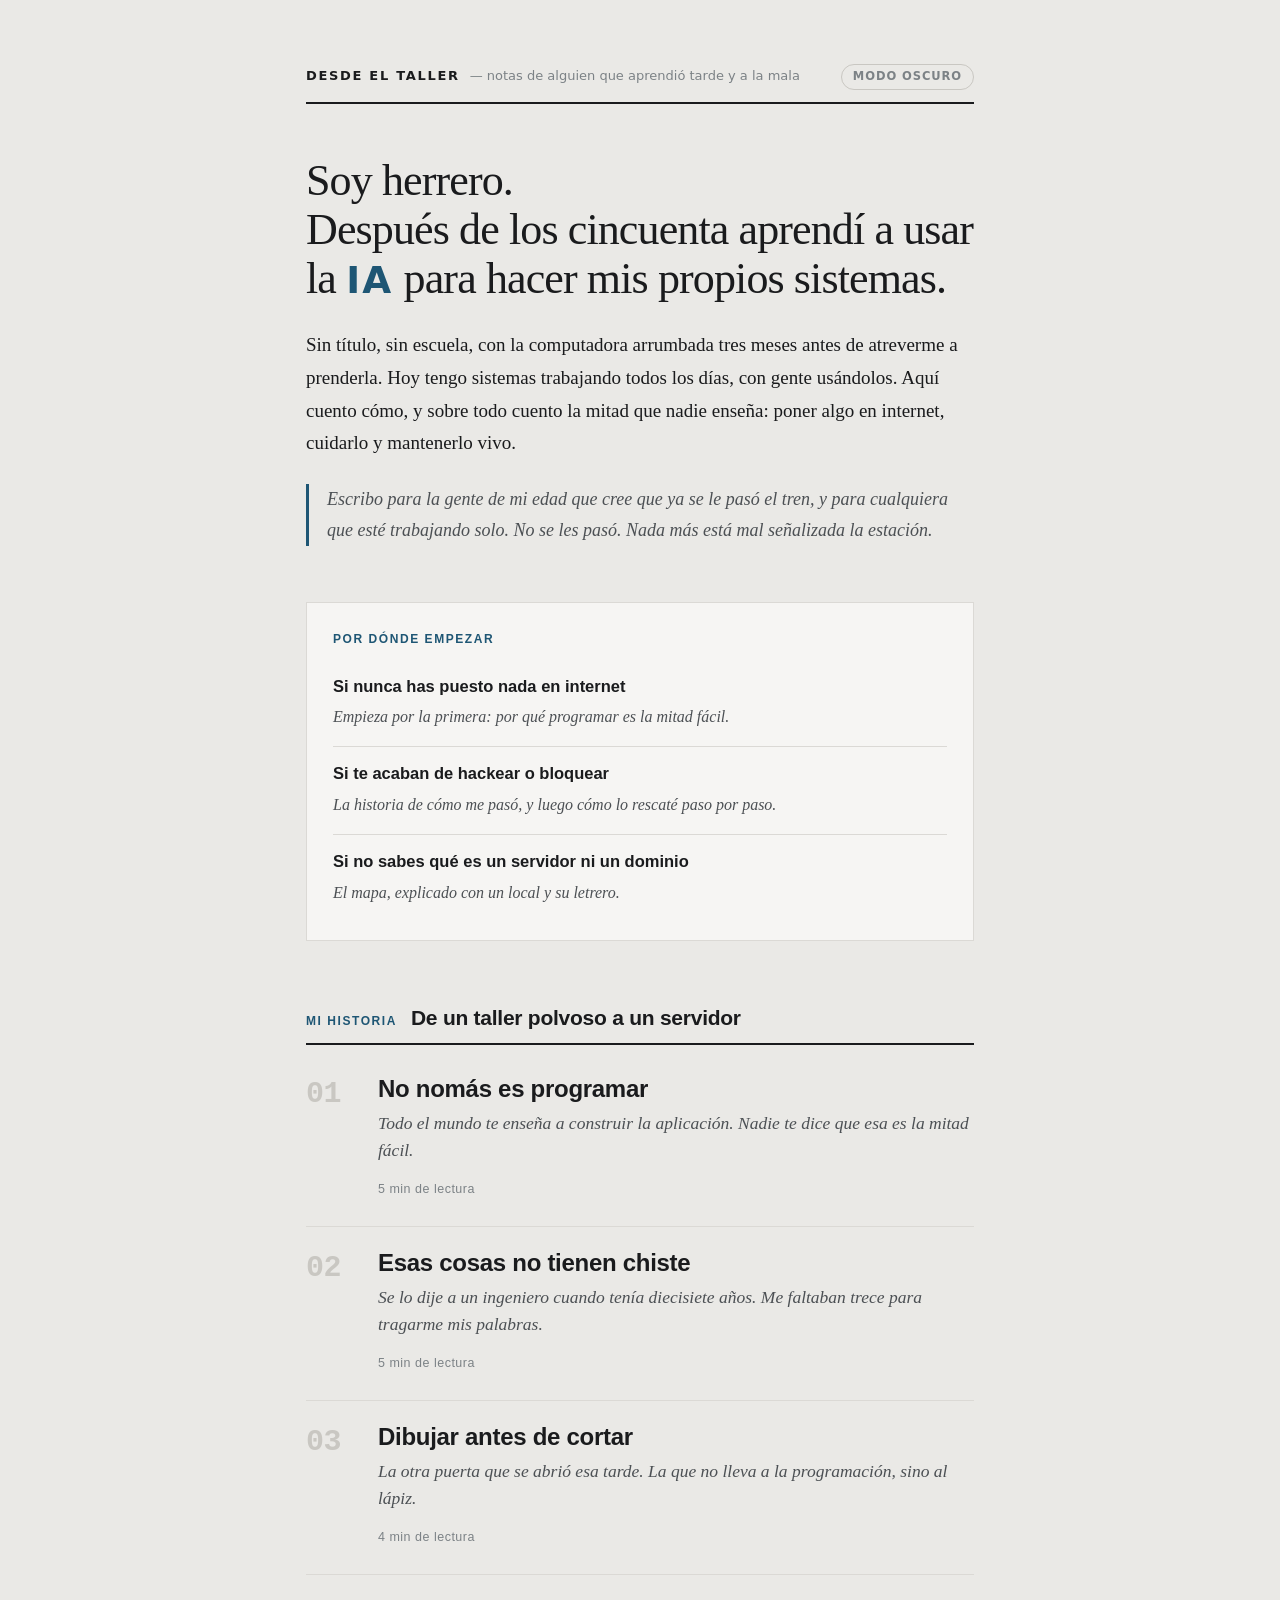
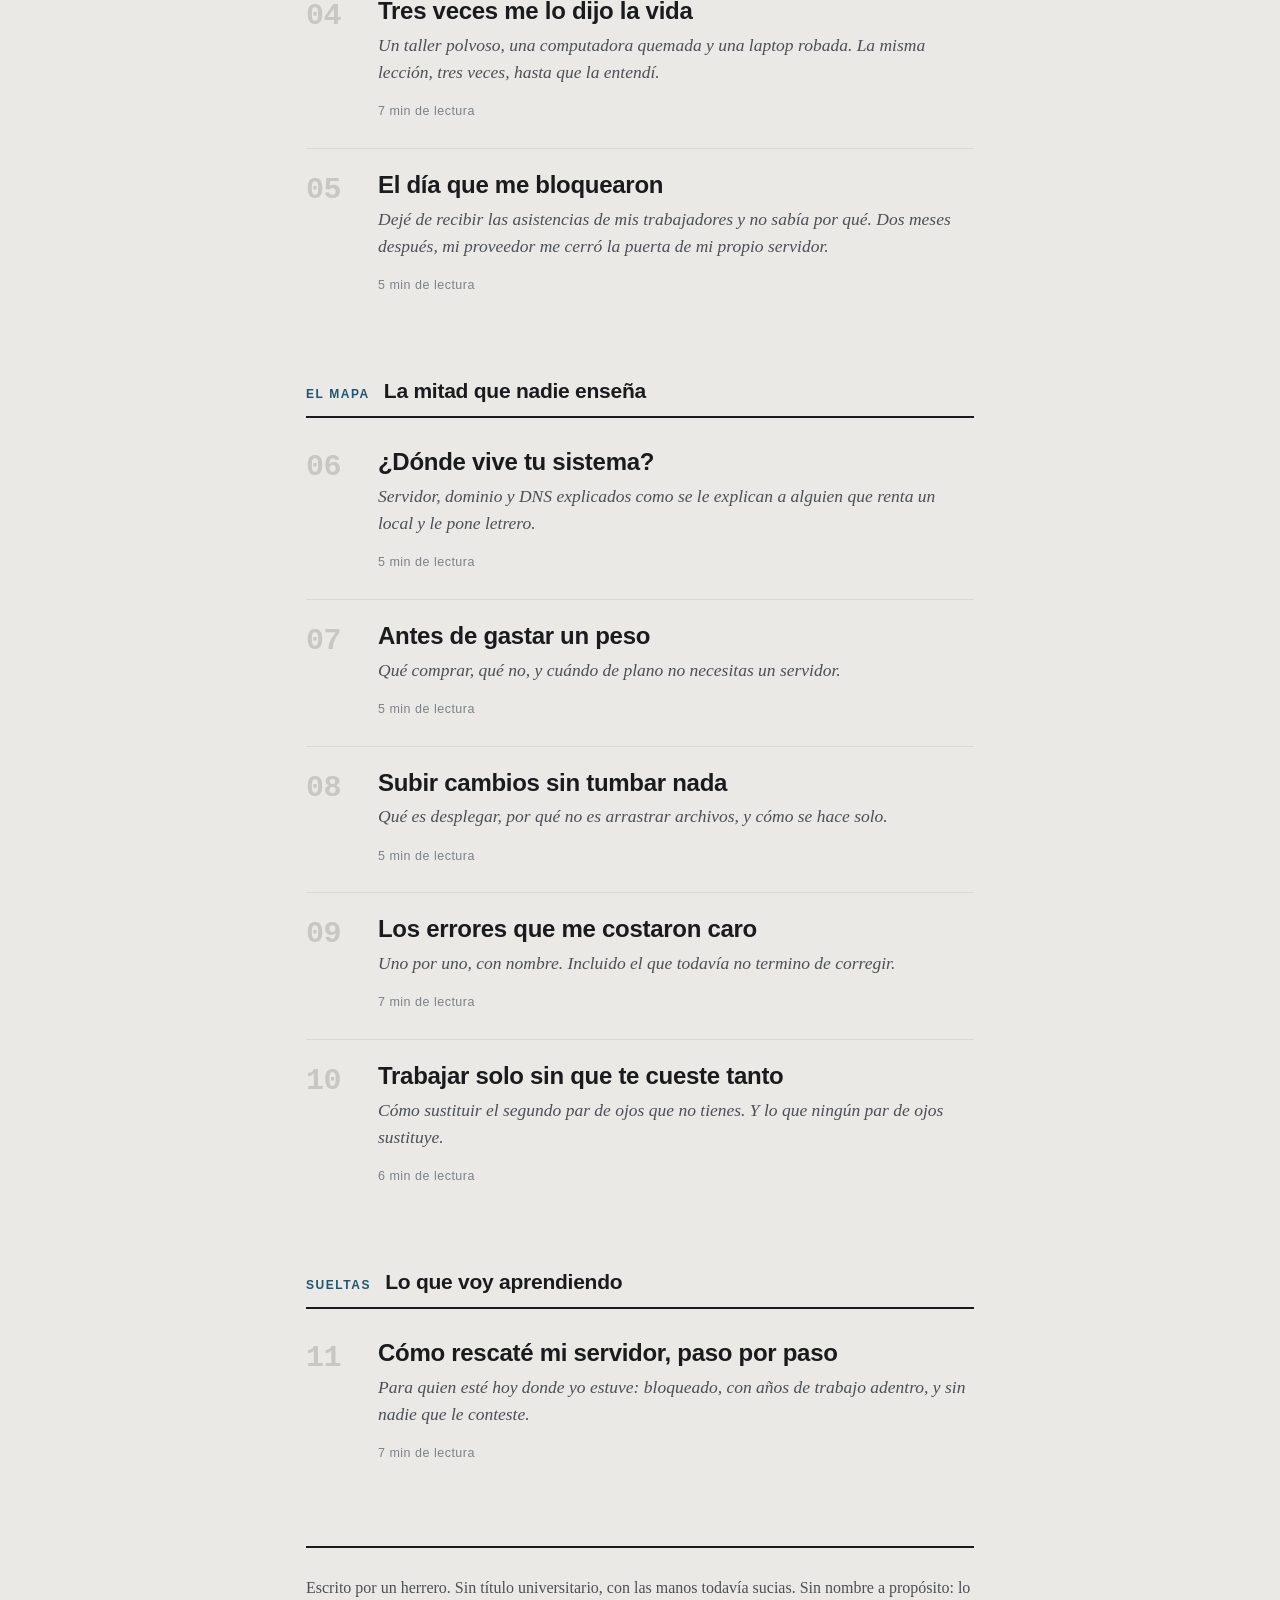
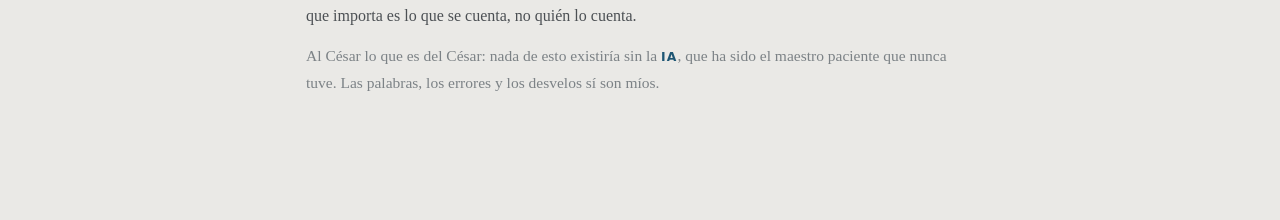
==== index.html @ 3f6ea8a9 "Claude: primera publicación del blog, once entradas" ====
<!doctype html>
<html lang="es">
<head>
<meta charset="utf-8">
<meta name="viewport" content="width=device-width,initial-scale=1">
<title>Desde el taller</title>
<meta name="description" content="Blog de un herrero que después de los 50 aprendió a usar la IA para hacer sus propios sistemas. Servidores, dominios, despliegues, respaldos, seguridad y errores explicados sin tecnicismos para quien empieza tarde y trabaja solo.">
<meta name="author" content="Desde el taller">
<meta property="og:type" content="website">
<meta property="og:site_name" content="Desde el taller">
<meta property="og:locale" content="es_MX">
<meta property="og:title" content="Desde el taller">
<meta property="og:description" content="Blog de un herrero que después de los 50 aprendió a usar la IA para hacer sus propios sistemas. Servidores, dominios, despliegues, respaldos, seguridad y errores explicados sin tecnicismos para quien empieza tarde y trabaja solo.">
<meta name="twitter:card" content="summary">
<link rel="stylesheet" href="estilo.css">
<script src="tema.js"></script>
</head>
<body>
<div class="hoja portada">

  <div class="marca">
    <span class="n">Desde el taller</span>
    <span class="s">— notas de alguien que aprendió tarde y a la mala</span>
    <button class="tema" type="button">Modo oscuro</button>
  </div>

  <header class="presentacion">
    <h1>Soy herrero.<br>Después de los cincuenta aprendí a usar la <span class="ia">IA</span> para hacer mis propios sistemas.</h1>
    <p class="quien">
      Sin título, sin escuela, con la computadora arrumbada tres meses antes de
      atreverme a prenderla. Hoy tengo sistemas trabajando todos los días, con
      gente usándolos. Aquí cuento cómo, y sobre todo cuento la mitad que nadie
      enseña: poner algo en internet, cuidarlo y mantenerlo vivo.
    </p>
    <p class="para">
      Escribo para la gente de mi edad que cree que ya se le pasó el tren, y
      para cualquiera que esté trabajando solo. No se les pasó. Nada más está
      mal señalizada la estación.
    </p>
  </header>

  <nav class="empieza" aria-label="Por dónde empezar">
    <h3>Por dónde empezar</h3>
    <div class="empieza-lista">
      <a href="entradas/01-no-nomas-es-programar.html">
        <b>Si nunca has puesto nada en internet</b>
        <span>Empieza por la primera: por qué programar es la mitad fácil.</span>
      </a>
      <a href="entradas/05-el-dia-que-me-bloquearon.html">
        <b>Si te acaban de hackear o bloquear</b>
        <span>La historia de cómo me pasó, y luego cómo lo rescaté paso por paso.</span>
      </a>
      <a href="entradas/06-donde-vive-tu-sistema.html">
        <b>Si no sabes qué es un servidor ni un dominio</b>
        <span>El mapa, explicado con un local y su letrero.</span>
      </a>
    </div>
  </nav>

  <section class="serie">
    <h2 class="serie-titulo"><span>Mi historia</span> De un taller polvoso a un servidor</h2>
    <ol class="indice">
      <li>
        <a href="entradas/01-no-nomas-es-programar.html">
          <span class="folio">01</span>
          <div>
            <h3>No nomás es programar</h3>
            <p>Todo el mundo te enseña a construir la aplicación. Nadie te dice que esa es la mitad fácil.</p>
            <span class="tiempo">5 min de lectura</span>
          </div>
        </a>
      </li>
      <li>
        <a href="entradas/02-esas-cosas-no-tienen-chiste.html">
          <span class="folio">02</span>
          <div>
            <h3>Esas cosas no tienen chiste</h3>
            <p>Se lo dije a un ingeniero cuando tenía diecisiete años. Me faltaban trece para tragarme mis palabras.</p>
            <span class="tiempo">5 min de lectura</span>
          </div>
        </a>
      </li>
      <li>
        <a href="entradas/03-dibujar-antes-de-cortar.html">
          <span class="folio">03</span>
          <div>
            <h3>Dibujar antes de cortar</h3>
            <p>La otra puerta que se abrió esa tarde. La que no lleva a la programación, sino al lápiz.</p>
            <span class="tiempo">4 min de lectura</span>
          </div>
        </a>
      </li>
      <li>
        <a href="entradas/04-tres-veces-me-lo-dijo-la-vida.html">
          <span class="folio">04</span>
          <div>
            <h3>Tres veces me lo dijo la vida</h3>
            <p>Un taller polvoso, una computadora quemada y una laptop robada. La misma lección, tres veces, hasta que la entendí.</p>
            <span class="tiempo">7 min de lectura</span>
          </div>
        </a>
      </li>
      <li>
        <a href="entradas/05-el-dia-que-me-bloquearon.html">
          <span class="folio">05</span>
          <div>
            <h3>El día que me bloquearon</h3>
            <p>Dejé de recibir las asistencias de mis trabajadores y no sabía por qué. Dos meses después, mi proveedor me cerró la puerta de mi propio servidor.</p>
            <span class="tiempo">5 min de lectura</span>
          </div>
        </a>
      </li>
    </ol>
  </section>

  <section class="serie">
    <h2 class="serie-titulo"><span>El mapa</span> La mitad que nadie enseña</h2>
    <ol class="indice">
      <li>
        <a href="entradas/06-donde-vive-tu-sistema.html">
          <span class="folio">06</span>
          <div>
            <h3>¿Dónde vive tu sistema?</h3>
            <p>Servidor, dominio y DNS explicados como se le explican a alguien que renta un local y le pone letrero.</p>
            <span class="tiempo">5 min de lectura</span>
          </div>
        </a>
      </li>
      <li>
        <a href="entradas/07-antes-de-gastar-un-peso.html">
          <span class="folio">07</span>
          <div>
            <h3>Antes de gastar un peso</h3>
            <p>Qué comprar, qué no, y cuándo de plano no necesitas un servidor.</p>
            <span class="tiempo">5 min de lectura</span>
          </div>
        </a>
      </li>
      <li>
        <a href="entradas/08-subir-cambios-sin-tumbar-nada.html">
          <span class="folio">08</span>
          <div>
            <h3>Subir cambios sin tumbar nada</h3>
            <p>Qué es desplegar, por qué no es arrastrar archivos, y cómo se hace solo.</p>
            <span class="tiempo">5 min de lectura</span>
          </div>
        </a>
      </li>
      <li>
        <a href="entradas/09-los-errores-que-me-costaron-caro.html">
          <span class="folio">09</span>
          <div>
            <h3>Los errores que me costaron caro</h3>
            <p>Uno por uno, con nombre. Incluido el que todavía no termino de corregir.</p>
            <span class="tiempo">7 min de lectura</span>
          </div>
        </a>
      </li>
      <li>
        <a href="entradas/10-trabajar-solo-sin-que-te-cueste-tanto.html">
          <span class="folio">10</span>
          <div>
            <h3>Trabajar solo sin que te cueste tanto</h3>
            <p>Cómo sustituir el segundo par de ojos que no tienes. Y lo que ningún par de ojos sustituye.</p>
            <span class="tiempo">6 min de lectura</span>
          </div>
        </a>
      </li>
    </ol>
  </section>

  <section class="serie">
    <h2 class="serie-titulo"><span>Sueltas</span> Lo que voy aprendiendo</h2>
    <ol class="indice">
      <li>
        <a href="entradas/11-como-rescate-mi-servidor.html">
          <span class="folio">11</span>
          <div>
            <h3>Cómo rescaté mi servidor, paso por paso</h3>
            <p>Para quien esté hoy donde yo estuve: bloqueado, con años de trabajo adentro, y sin nadie que le conteste.</p>
            <span class="tiempo">7 min de lectura</span>
          </div>
        </a>
      </li>
    </ol>
  </section>

  <footer class="pie">
    <p>
      Escrito por un herrero. Sin título universitario, con las manos todavía
      sucias. Sin nombre a propósito: lo que importa es lo que se cuenta, no
      quién lo cuenta.
    </p>
    <p class="pie-ia">
      Al César lo que es del César: nada de esto existiría sin la
      <span class="ia">IA</span>, que ha sido el maestro paciente que nunca
      tuve. Las palabras, los errores y los desvelos sí son míos.
    </p>
  </footer>

</div>
</body>
</html>
---- estilo.css ----
/* Desde el taller — hoja de estilo compartida por todas las entradas */

:root {
  --paper:     #EAE9E6;
  --surface:   #F6F5F3;
  --ink:       #1A1B1D;
  --ink-soft:  #4C5054;
  --ink-faint: #7C8286;
  --rule:      #C9C7C2;
  --rule-soft: #DBD9D5;
  --arco:      #1E5674;
  --arco-soft: #35708F;
}
@media (prefers-color-scheme: dark) {
  :root:not([data-theme="light"]) {
    --paper:     #131416;
    --surface:   #1B1D20;
    --ink:       #E4E2DD;
    --ink-soft:  #A9ADB1;
    --ink-faint: #7A8085;
    --rule:      #33363A;
    --rule-soft: #26292C;
    --arco:      #7FB6D4;
    --arco-soft: #5E9AB9;
  }
}
:root[data-theme="dark"] {
  --paper:     #131416;
  --surface:   #1B1D20;
  --ink:       #E4E2DD;
  --ink-soft:  #A9ADB1;
  --ink-faint: #7A8085;
  --rule:      #33363A;
  --rule-soft: #26292C;
  --arco:      #7FB6D4;
  --arco-soft: #5E9AB9;
}

* { box-sizing: border-box; }

body {
  margin: 0;
  background: var(--paper);
  color: var(--ink);
  font-family: Georgia, "Iowan Old Style", "Times New Roman", serif;
  font-size: 18.5px;
  line-height: 1.72;
  -webkit-font-smoothing: antialiased;
}

.hoja { max-width: 680px; margin: 0 auto; padding: 64px 26px 110px; }

.sans,
.marca, .num, .firma, .proximas h3, .siguiente, .escalera b {
  font-family: "Segoe UI Variable Text", "Segoe UI", ui-sans-serif, system-ui, sans-serif;
}

/* ---------- cabecera del blog ---------- */
.marca {
  display: flex; align-items: baseline; gap: 10px;
  padding-bottom: 12px; margin-bottom: 52px;
  border-bottom: 2px solid var(--ink);
}
.marca .n { font-size: 13px; font-weight: 700; letter-spacing: .13em; text-transform: uppercase; }
.marca .s { font-size: 13px; color: var(--ink-faint); }
.marca a { color: inherit; text-decoration: none; }

/* ---------- titular ---------- */
.entradilla { margin-bottom: 40px; }
.num {
  font-size: 12px; letter-spacing: .13em; text-transform: uppercase;
  color: var(--arco); font-weight: 700; display: block; margin-bottom: 14px;
}
h1 {
  margin: 0 0 18px;
  font-size: clamp(34px, 6.5vw, 50px);
  line-height: 1.08; letter-spacing: -.02em; font-weight: 400;
  text-wrap: balance;
}
.bajada { margin: 0; font-size: 21px; line-height: 1.55; color: var(--ink-soft); font-style: italic; }
.firma {
  margin-top: 26px; padding-top: 14px; border-top: 1px solid var(--rule-soft);
  font-size: 13.5px; color: var(--ink-faint);
}

/* ---------- cuerpo ---------- */
p { margin: 0 0 24px; }

.primera::first-letter {
  float: left; font-size: 66px; line-height: .82;
  padding: 6px 10px 0 0; color: var(--arco); font-weight: 700;
}

h2 {
  margin: 52px 0 20px;
  font-family: "Segoe UI Variable Display", "Segoe UI Semibold", "Segoe UI", ui-sans-serif, sans-serif;
  font-size: 25px; font-weight: 650; line-height: 1.25; letter-spacing: -.012em;
  text-wrap: balance;
}

strong { font-weight: 700; }
em { font-style: italic; }

blockquote {
  margin: 38px 0; padding: 0 0 0 24px;
  border-left: 3px solid var(--arco);
  font-size: 22px; line-height: 1.45; color: var(--ink);
}
blockquote p { margin: 0; }

.lista {
  margin: 28px 0; padding: 0; list-style: none;
  display: flex; flex-direction: column; gap: 14px;
}
.lista li { padding-left: 26px; position: relative; color: var(--ink-soft); }
.lista li::before {
  content: ""; position: absolute; left: 0; top: .62em;
  width: 11px; height: 2px; background: var(--arco);
}
.lista b { color: var(--ink); font-weight: 700; }

.escalera {
  margin: 36px 0; padding: 0; list-style: none;
  display: flex; flex-direction: column; gap: 0;
  border-left: 2px solid var(--rule);
}
.escalera li { padding: 14px 0 14px 22px; position: relative; font-size: 17px; color: var(--ink-soft); }
.escalera li::before {
  content: ""; position: absolute; left: -6px; top: 22px;
  width: 10px; height: 10px; background: var(--arco); border-radius: 50%;
}
.escalera b { color: var(--ink); font-weight: 700; font-size: 16px; display: block; margin-bottom: 2px; }

.aparte {
  margin: 40px 0; padding: 22px 24px;
  background: var(--surface); border: 1px solid var(--rule-soft);
  font-size: 17px; line-height: 1.62; color: var(--ink-soft);
}
.aparte p:last-child { margin-bottom: 0; }
.aparte b { color: var(--ink); }

/* ---------- próximas entradas ---------- */
.proximas { margin-top: 64px; padding-top: 30px; border-top: 2px solid var(--ink); }
.proximas h3 {
  margin: 0 0 22px;
  font-size: 13px; letter-spacing: .13em; text-transform: uppercase;
  color: var(--ink-faint); font-weight: 700;
}
.proximas ol {
  margin: 0; padding: 0; list-style: none;
  display: flex; flex-direction: column; gap: 16px;
  counter-reset: p;
}
.proximas li {
  counter-increment: p;
  position: relative; padding-left: 42px;
  font-size: 17px; color: var(--ink-soft);
}
.proximas li::before {
  content: counter(p, decimal-leading-zero);
  position: absolute; left: 0; top: .3em;
  font-family: ui-monospace, Consolas, monospace;
  font-size: 13px; color: var(--arco); font-weight: 700;
}
.proximas b { color: var(--ink); font-weight: 650; font-family: "Segoe UI Variable Text", "Segoe UI", sans-serif; }

.cierre {
  margin-top: 56px; padding-top: 22px; border-top: 1px solid var(--rule);
  font-size: 16px; color: var(--ink-faint); font-style: italic;
}

.siguiente {
  margin-top: 40px; padding-top: 26px; border-top: 2px solid var(--ink);
  font-size: 15px; color: var(--ink-soft);
}
.siguiente span {
  display: block; font-size: 12px; letter-spacing: .13em; text-transform: uppercase;
  color: var(--ink-faint); font-weight: 700; margin-bottom: 8px;
}
.siguiente b { color: var(--ink); }

/* ---------- portada (index.html) ---------- */
.portada { max-width: 720px; }

.presentacion { margin: 8px 0 56px; }
.presentacion h1 {
  font-size: clamp(30px, 5.6vw, 44px);
  line-height: 1.12; margin-bottom: 26px;
}
.presentacion .quien { font-size: 19px; color: var(--ink); }
.presentacion .para {
  font-size: 18px; color: var(--ink-soft); font-style: italic;
  padding-left: 18px; border-left: 3px solid var(--arco); margin-bottom: 0;
}

/* por dónde empezar */
.empieza {
  margin: 0 0 64px; padding: 26px 26px 22px;
  background: var(--surface); border: 1px solid var(--rule-soft);
}
.empieza h3 {
  margin: 0 0 18px;
  font-family: "Segoe UI Variable Text", "Segoe UI", ui-sans-serif, sans-serif;
  font-size: 12px; letter-spacing: .13em; text-transform: uppercase;
  color: var(--arco); font-weight: 700;
}
.empieza-lista { display: flex; flex-direction: column; gap: 4px; }
.empieza-lista a {
  display: grid; grid-template-columns: 1fr; gap: 3px;
  padding: 12px 0; text-decoration: none; color: inherit;
  border-top: 1px solid var(--rule-soft);
}
.empieza-lista a:first-child { border-top: 0; padding-top: 4px; }
.empieza-lista b {
  font-family: "Segoe UI Variable Text", "Segoe UI", ui-sans-serif, sans-serif;
  font-weight: 650; font-size: 16.5px; color: var(--ink);
}
.empieza-lista span { font-size: 16px; color: var(--ink-soft); font-style: italic; }
.empieza-lista a:hover b { color: var(--arco); }

/* series */
.serie { margin-bottom: 56px; }
.serie-titulo {
  margin: 0 0 8px; padding-bottom: 12px; border-bottom: 2px solid var(--ink);
  font-size: 21px; font-weight: 650; display: flex; align-items: baseline; gap: 14px;
  flex-wrap: wrap;
}
.serie-titulo span {
  font-family: "Segoe UI Variable Text", "Segoe UI", ui-sans-serif, sans-serif;
  font-size: 12px; letter-spacing: .13em; text-transform: uppercase;
  color: var(--arco); font-weight: 700;
}

.indice { margin: 0; padding: 0; list-style: none; }
.indice li { border-bottom: 1px solid var(--rule-soft); }
.indice li:last-child { border-bottom: 0; }
.indice li a {
  display: grid; grid-template-columns: 58px 1fr; gap: 6px 14px;
  padding: 22px 0; color: inherit; text-decoration: none;
}
.indice .folio {
  font-family: ui-monospace, Consolas, monospace;
  font-size: 30px; line-height: 1; color: var(--rule);
  padding-top: 4px; font-weight: 700; letter-spacing: -.02em;
}
.indice h3 {
  margin: 0 0 6px;
  font-family: "Segoe UI Variable Display", "Segoe UI Semibold", "Segoe UI", ui-sans-serif, sans-serif;
  font-size: 24px; font-weight: 650; line-height: 1.2; letter-spacing: -.012em;
  text-wrap: balance;
}
.indice p { margin: 0 0 8px; color: var(--ink-soft); font-style: italic; font-size: 17.5px; line-height: 1.55; }
.indice .tiempo {
  font-family: "Segoe UI Variable Text", "Segoe UI", ui-sans-serif, sans-serif;
  font-size: 12.5px; color: var(--ink-faint); letter-spacing: .04em;
}
.indice li a:hover h3 { color: var(--arco); }
.indice li a:hover .folio { color: var(--arco); }

/* pie */
.pie {
  margin-top: 24px; padding-top: 26px; border-top: 2px solid var(--ink);
  font-size: 16px; color: var(--ink-soft);
}
.pie p { margin-bottom: 14px; }
.pie-ia { font-size: 15.5px; color: var(--ink-faint); }

@media (max-width: 480px) {
  .indice li a { grid-template-columns: 1fr; gap: 4px; }
  .indice .folio { font-size: 14px; color: var(--arco); padding-top: 0; }
}

/* ---------- botón de tema ---------- */
.tema {
  margin-left: auto;
  font: 600 11.5px/1 "Segoe UI Variable Text", "Segoe UI", ui-sans-serif, system-ui, sans-serif;
  letter-spacing: .08em; text-transform: uppercase;
  color: var(--ink-faint);
  background: none; border: 1px solid var(--rule); border-radius: 999px;
  padding: 6px 11px; cursor: pointer; white-space: nowrap;
}
.tema:hover { color: var(--ink); border-color: var(--ink); }
@media (max-width: 480px) {
  .marca { flex-wrap: wrap; row-gap: 10px; }
  .marca .s { display: none; }
}

/* ---------- la IA se distingue siempre ---------- */
/* Regla del autor: cada mención de la inteligencia artificial va marcada.
   Se escribe <span class="ia">IA</span> o <span class="ia">inteligencia artificial</span>. */
.ia {
  font-family: "Segoe UI Variable Text", "Segoe UI", ui-sans-serif, system-ui, sans-serif;
  font-weight: 700; font-size: .8em; letter-spacing: .09em; text-transform: uppercase;
  color: var(--arco);
}
h1 .ia, h2 .ia { font-size: .85em; letter-spacing: .06em; }
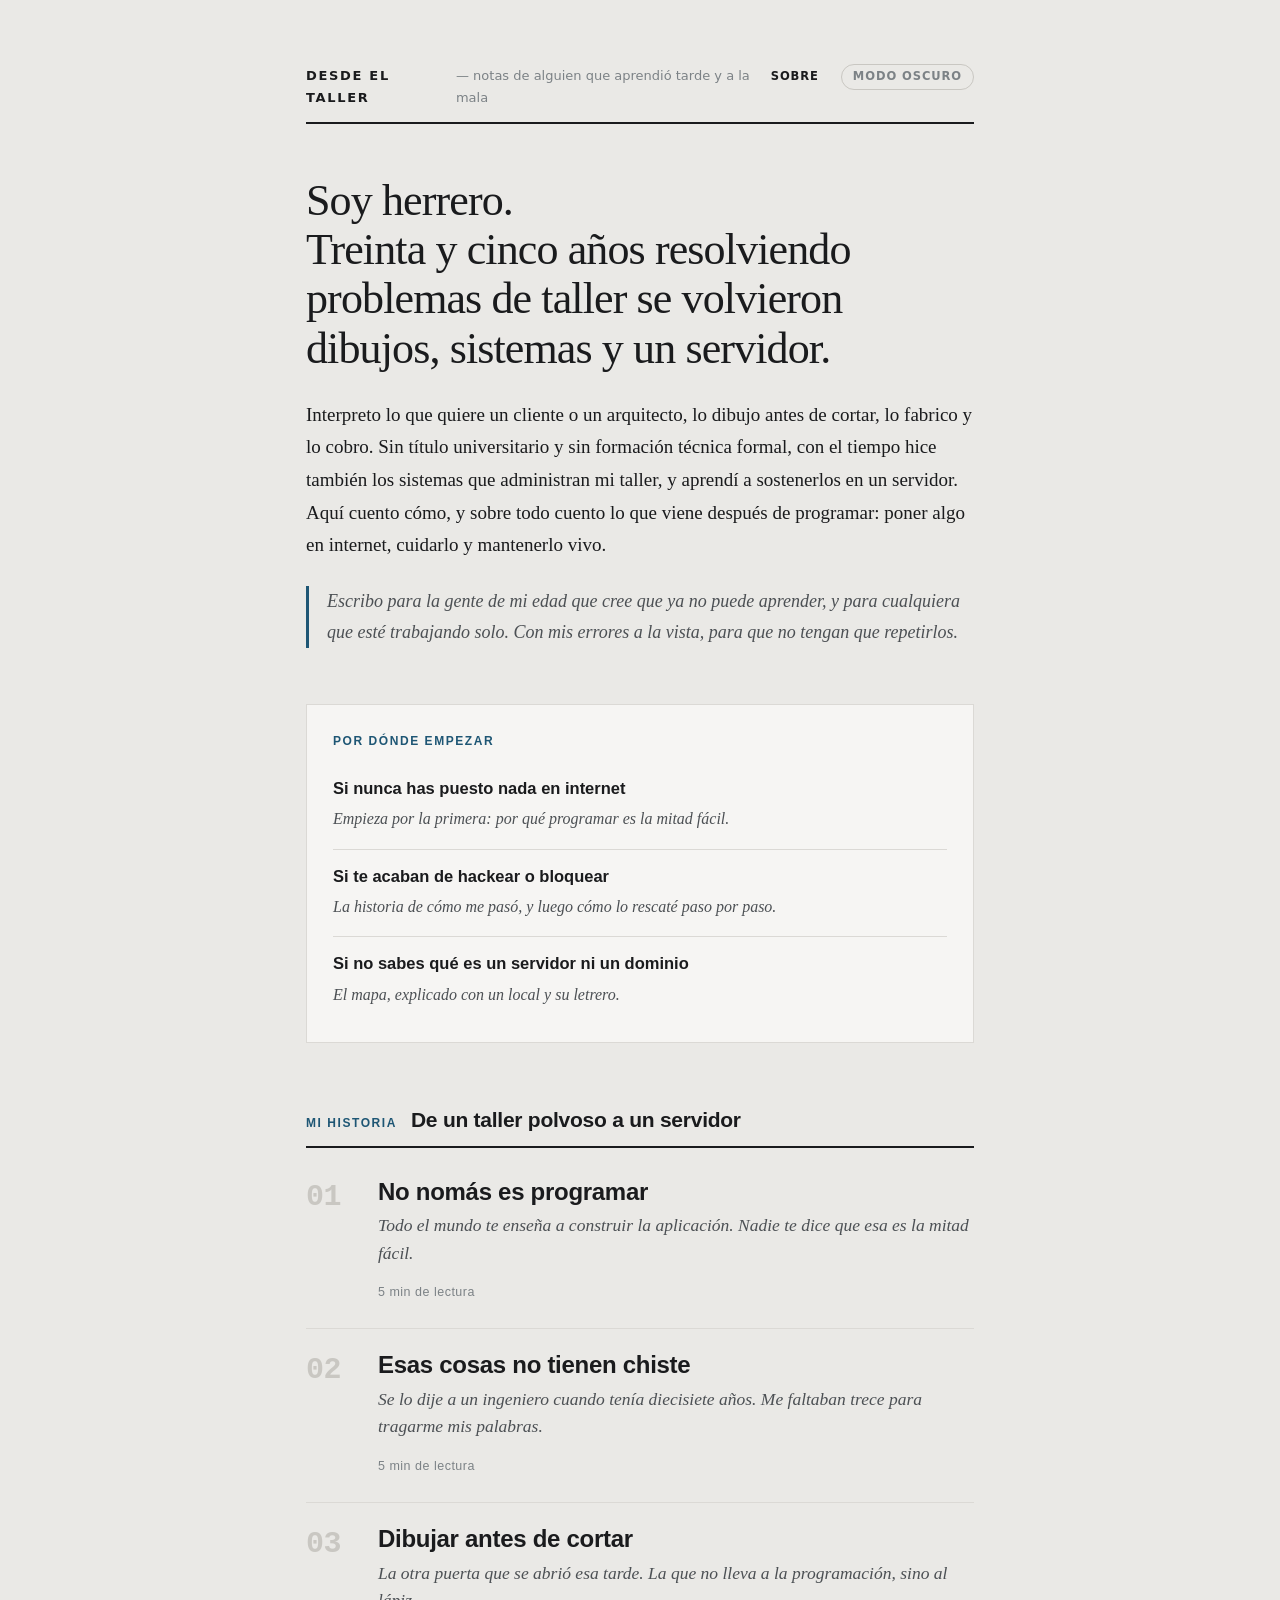
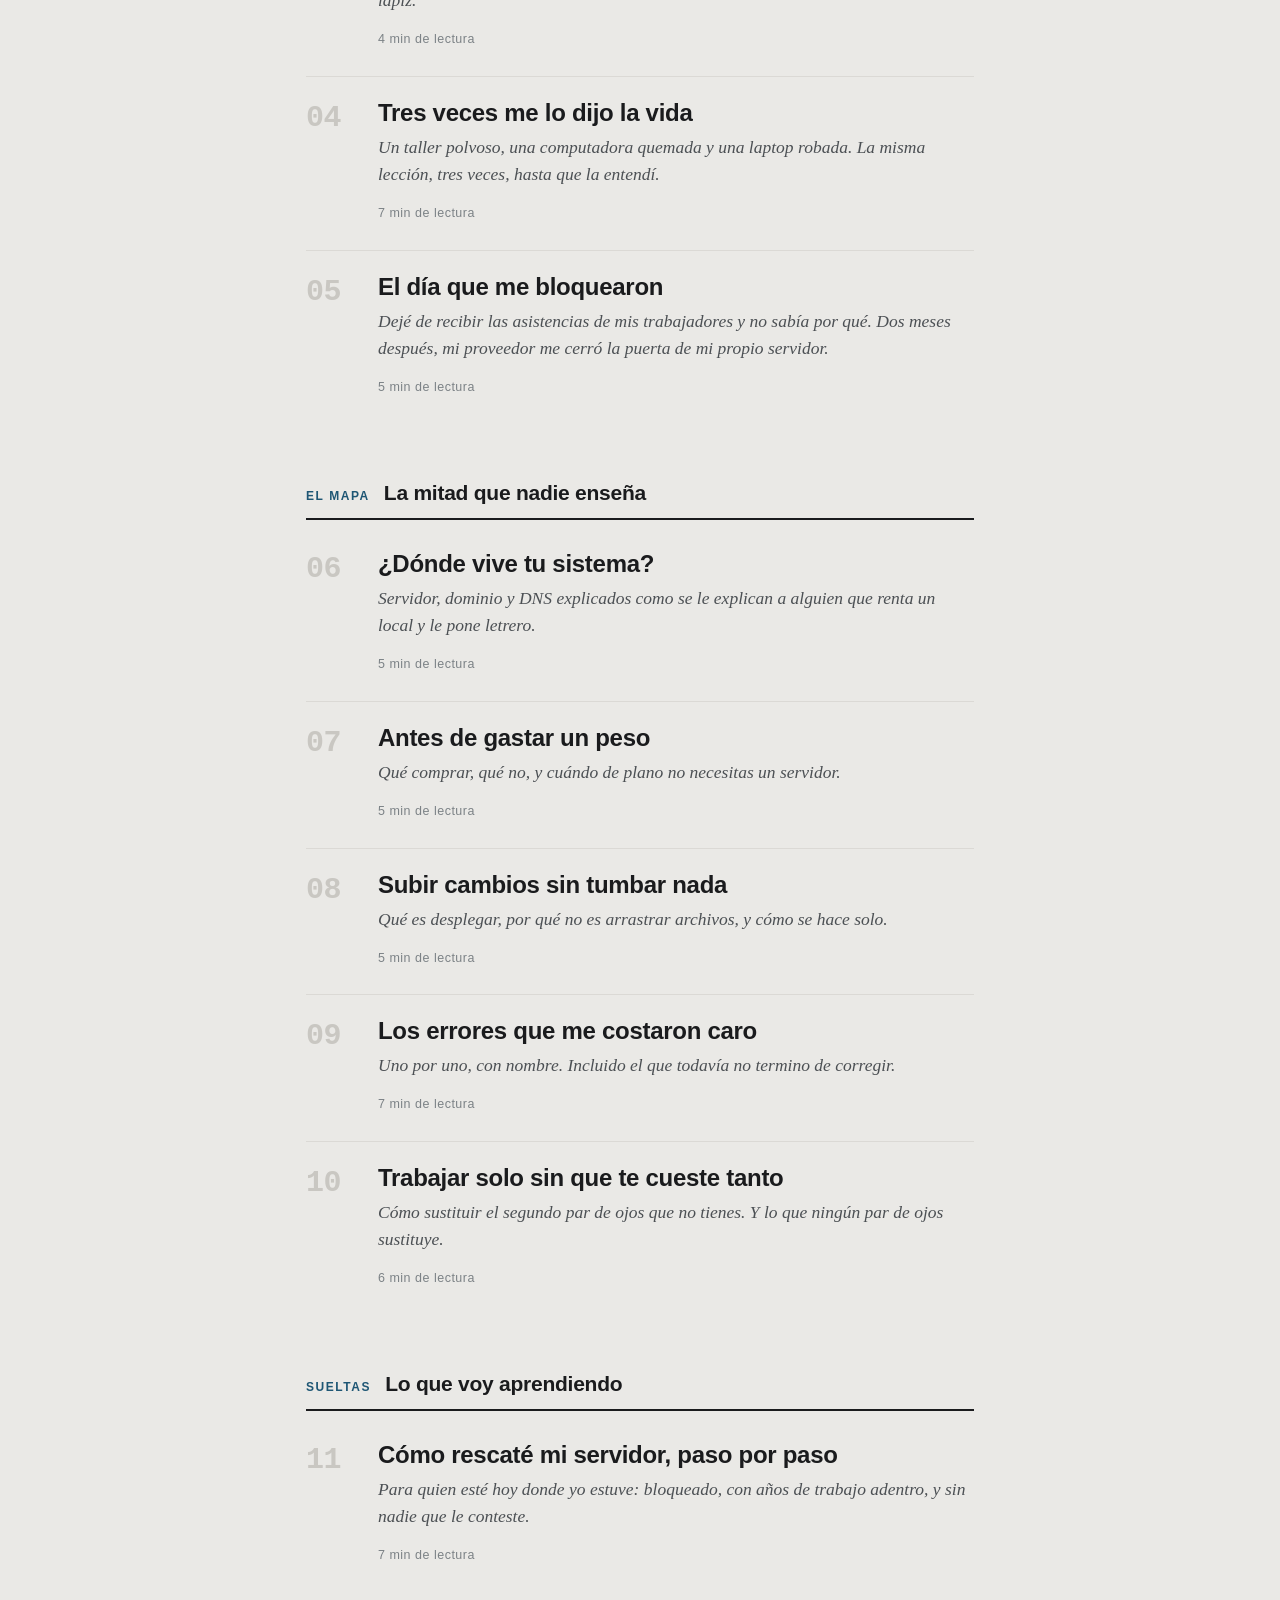
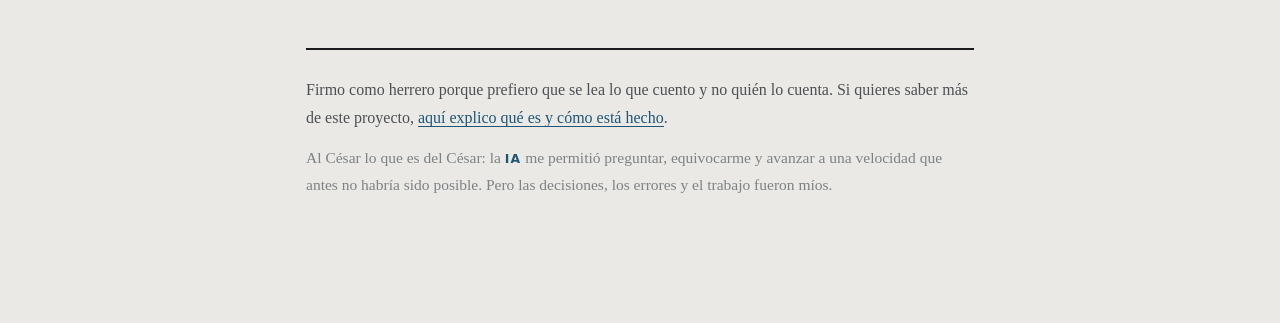
==== commit 95321d66: "Claude: revisión externa aplicada: titular, seudónimo, menos repetición, advertencias del rescate, f" ====
--- a/index.html
+++ b/index.html
@@ -4,16 +4,21 @@
 <meta charset="utf-8">
 <meta name="viewport" content="width=device-width,initial-scale=1">
 <title>Desde el taller</title>
-<meta name="description" content="Blog de un herrero que después de los 50 aprendió a usar la IA para hacer sus propios sistemas. Servidores, dominios, despliegues, respaldos, seguridad y errores explicados sin tecnicismos para quien empieza tarde y trabaja solo.">
+<meta name="description" content="Un herrero que convirtió treinta y cinco años de taller en dibujos, sistemas y un servidor propio. Servidores, dominios, despliegues, respaldos, seguridad y errores explicados sin tecnicismos para quien empieza tarde y trabaja solo.">
 <meta name="author" content="Desde el taller">
 <meta property="og:type" content="website">
 <meta property="og:site_name" content="Desde el taller">
 <meta property="og:locale" content="es_MX">
 <meta property="og:title" content="Desde el taller">
-<meta property="og:description" content="Blog de un herrero que después de los 50 aprendió a usar la IA para hacer sus propios sistemas. Servidores, dominios, despliegues, respaldos, seguridad y errores explicados sin tecnicismos para quien empieza tarde y trabaja solo.">
-<meta name="twitter:card" content="summary">
+<meta property="og:description" content="Un herrero que convirtió treinta y cinco años de taller en dibujos, sistemas y un servidor propio. Servidores, dominios, despliegues, respaldos, seguridad y errores explicados sin tecnicismos para quien empieza tarde y trabaja solo.">
+<meta name="twitter:card" content="summary_large_image">
+<link rel="canonical" href="https://desdeeltaller.github.io/">
+<meta property="og:url" content="https://desdeeltaller.github.io/">
+<meta property="og:image" content="https://desdeeltaller.github.io/compartir.png">
+<link rel="icon" href="favicon.svg" type="image/svg+xml">
 <link rel="stylesheet" href="estilo.css">
 <script src="tema.js"></script>
+<script defer src="https://cloud.umami.is/script.js" data-website-id="abb454dd-8fa3-4690-bca2-e39be3b51432"></script>
 </head>
 <body>
 <div class="hoja portada">
@@ -21,21 +26,24 @@
   <div class="marca">
     <span class="n">Desde el taller</span>
     <span class="s">— notas de alguien que aprendió tarde y a la mala</span>
+    <a class="sobre-link" href="sobre.html">Sobre</a>
     <button class="tema" type="button">Modo oscuro</button>
   </div>
 
   <header class="presentacion">
-    <h1>Soy herrero.<br>Después de los cincuenta aprendí a usar la <span class="ia">IA</span> para hacer mis propios sistemas.</h1>
+    <h1>Soy herrero.<br>Treinta y cinco años resolviendo problemas de taller se volvieron dibujos, sistemas y un servidor.</h1>
     <p class="quien">
-      Sin título, sin escuela, con la computadora arrumbada tres meses antes de
-      atreverme a prenderla. Hoy tengo sistemas trabajando todos los días, con
-      gente usándolos. Aquí cuento cómo, y sobre todo cuento la mitad que nadie
-      enseña: poner algo en internet, cuidarlo y mantenerlo vivo.
+      Interpreto lo que quiere un cliente o un arquitecto, lo dibujo antes de
+      cortar, lo fabrico y lo cobro. Sin título universitario y sin formación
+      técnica formal, con el tiempo hice también los sistemas que administran mi
+      taller, y aprendí a sostenerlos en un servidor. Aquí cuento cómo, y sobre
+      todo cuento lo que viene después de programar: poner algo en internet,
+      cuidarlo y mantenerlo vivo.
     </p>
     <p class="para">
-      Escribo para la gente de mi edad que cree que ya se le pasó el tren, y
-      para cualquiera que esté trabajando solo. No se les pasó. Nada más está
-      mal señalizada la estación.
+      Escribo para la gente de mi edad que cree que ya no puede aprender, y
+      para cualquiera que esté trabajando solo. Con mis errores a la vista,
+      para que no tengan que repetirlos.
     </p>
   </header>
 
@@ -187,14 +195,14 @@
 
   <footer class="pie">
     <p>
-      Escrito por un herrero. Sin título universitario, con las manos todavía
-      sucias. Sin nombre a propósito: lo que importa es lo que se cuenta, no
-      quién lo cuenta.
+      Firmo como herrero porque prefiero que se lea lo que cuento y no quién lo
+      cuenta. Si quieres saber más de este proyecto, <a href="sobre.html">aquí
+      explico qué es y cómo está hecho</a>.
     </p>
     <p class="pie-ia">
-      Al César lo que es del César: nada de esto existiría sin la
-      <span class="ia">IA</span>, que ha sido el maestro paciente que nunca
-      tuve. Las palabras, los errores y los desvelos sí son míos.
+      Al César lo que es del César: la <span class="ia">IA</span> me permitió
+      preguntar, equivocarme y avanzar a una velocidad que antes no habría sido
+      posible. Pero las decisiones, los errores y el trabajo fueron míos.
     </p>
   </footer>
 
--- a/estilo.css
+++ b/estilo.css
@@ -294,3 +294,27 @@
   color: var(--arco);
 }
 h1 .ia, h2 .ia { font-size: .85em; letter-spacing: .06em; }
+
+/* ---------- escríbeme (pie de cada entrada) ---------- */
+.escribeme {
+  margin-top: 44px; padding: 20px 22px;
+  background: var(--surface); border: 1px solid var(--rule-soft);
+  font-size: 16.5px; line-height: 1.6; color: var(--ink-soft);
+}
+.escribeme span {
+  display: block; margin-bottom: 6px;
+  font-family: "Segoe UI Variable Text", "Segoe UI", ui-sans-serif, sans-serif;
+  font-weight: 650; color: var(--ink);
+}
+.escribeme a { color: var(--arco); text-decoration: none; border-bottom: 1px solid var(--arco); }
+.pie a { color: var(--arco); text-decoration: none; border-bottom: 1px solid var(--arco); }
+.aparte .lista { margin: 14px 0 0; }
+.aparte .lista li { font-size: 16px; }
+.firma time { display: block; margin-top: 4px; color: var(--ink-faint); }
+.volver { margin-top: 34px; font-family: "Segoe UI Variable Text", "Segoe UI", ui-sans-serif, sans-serif; font-size: 13.5px; }
+.volver a { color: var(--ink-faint); text-decoration: none; letter-spacing: .06em; text-transform: uppercase; }
+.volver a::before { content: "\2190\00a0"; }
+.volver a:hover { color: var(--arco); }
+.sobre-link { margin-left: auto; font: 600 11.5px/1 "Segoe UI Variable Text", "Segoe UI", ui-sans-serif, system-ui, sans-serif; letter-spacing: .08em; text-transform: uppercase; color: var(--ink-faint); text-decoration: none; padding: 6px 4px; }
+.sobre-link + .tema { margin-left: 8px; }
+.sobre-link:hover { color: var(--ink); }
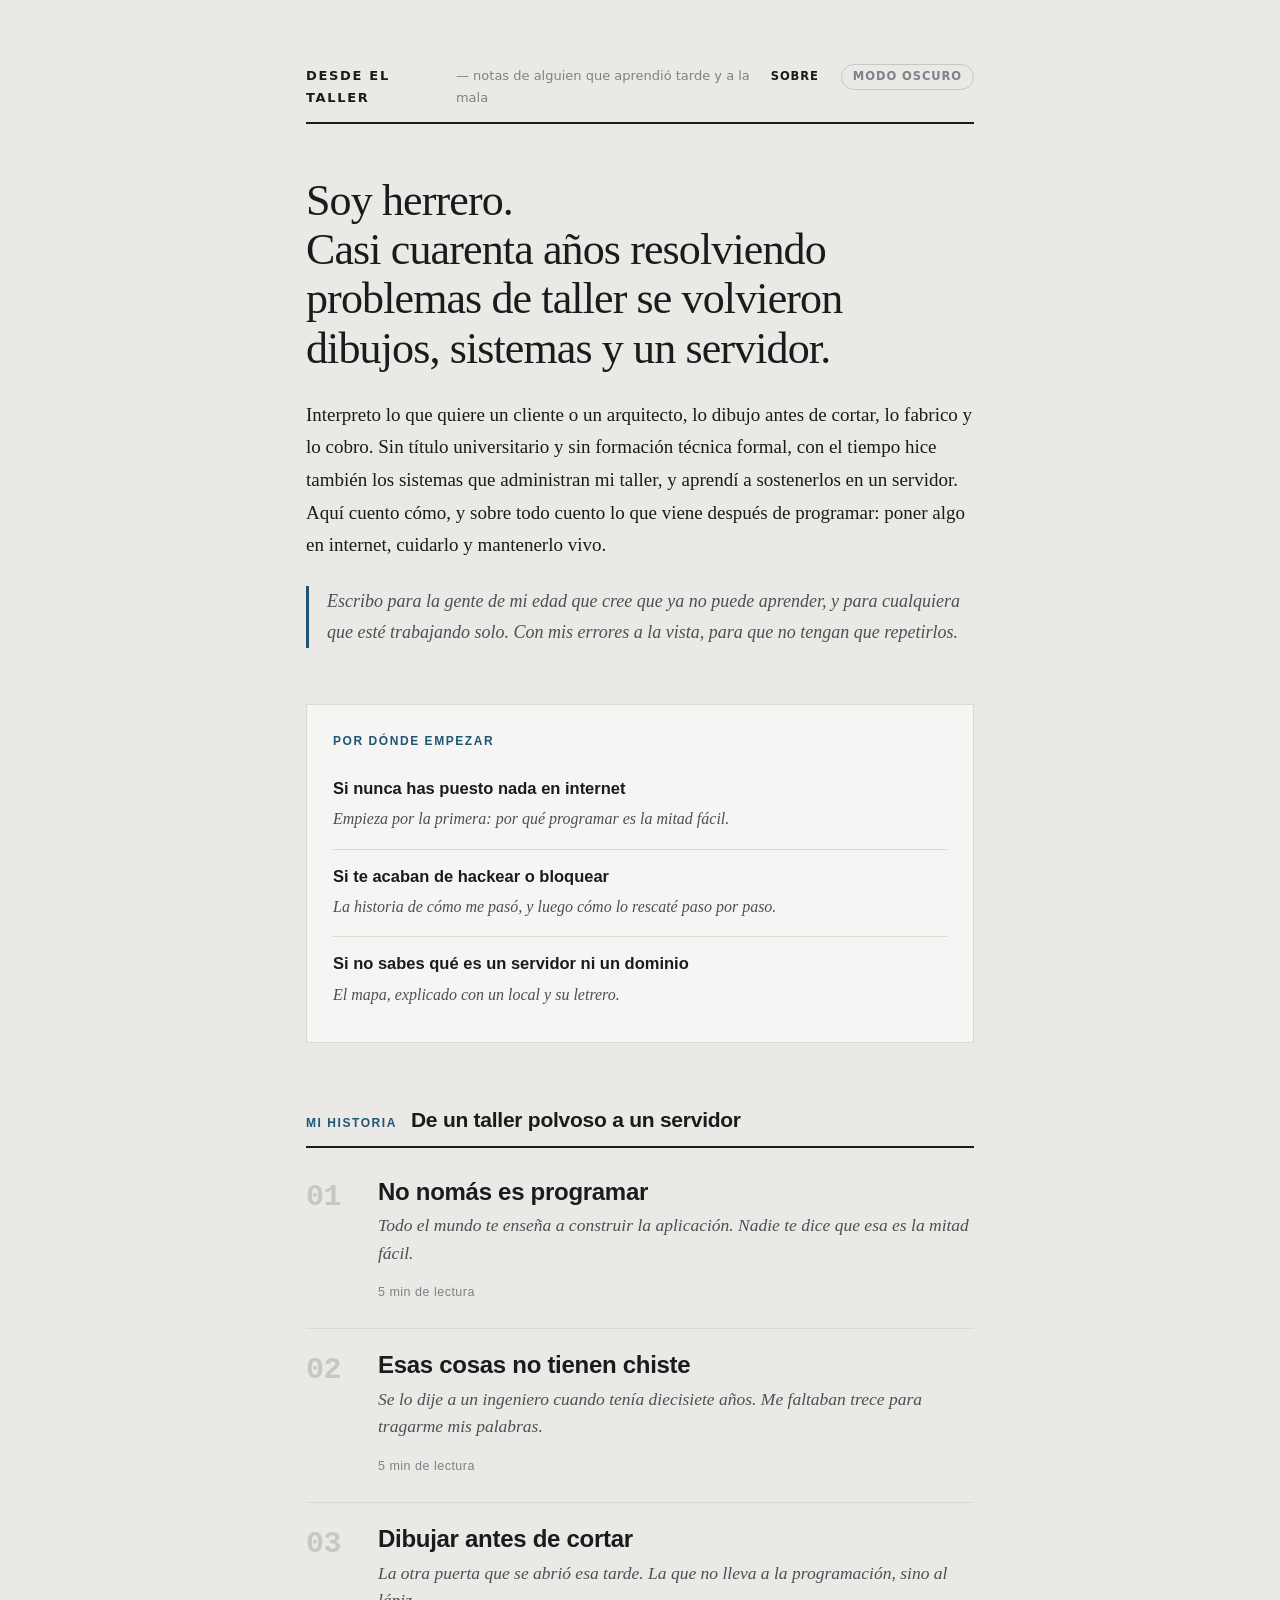
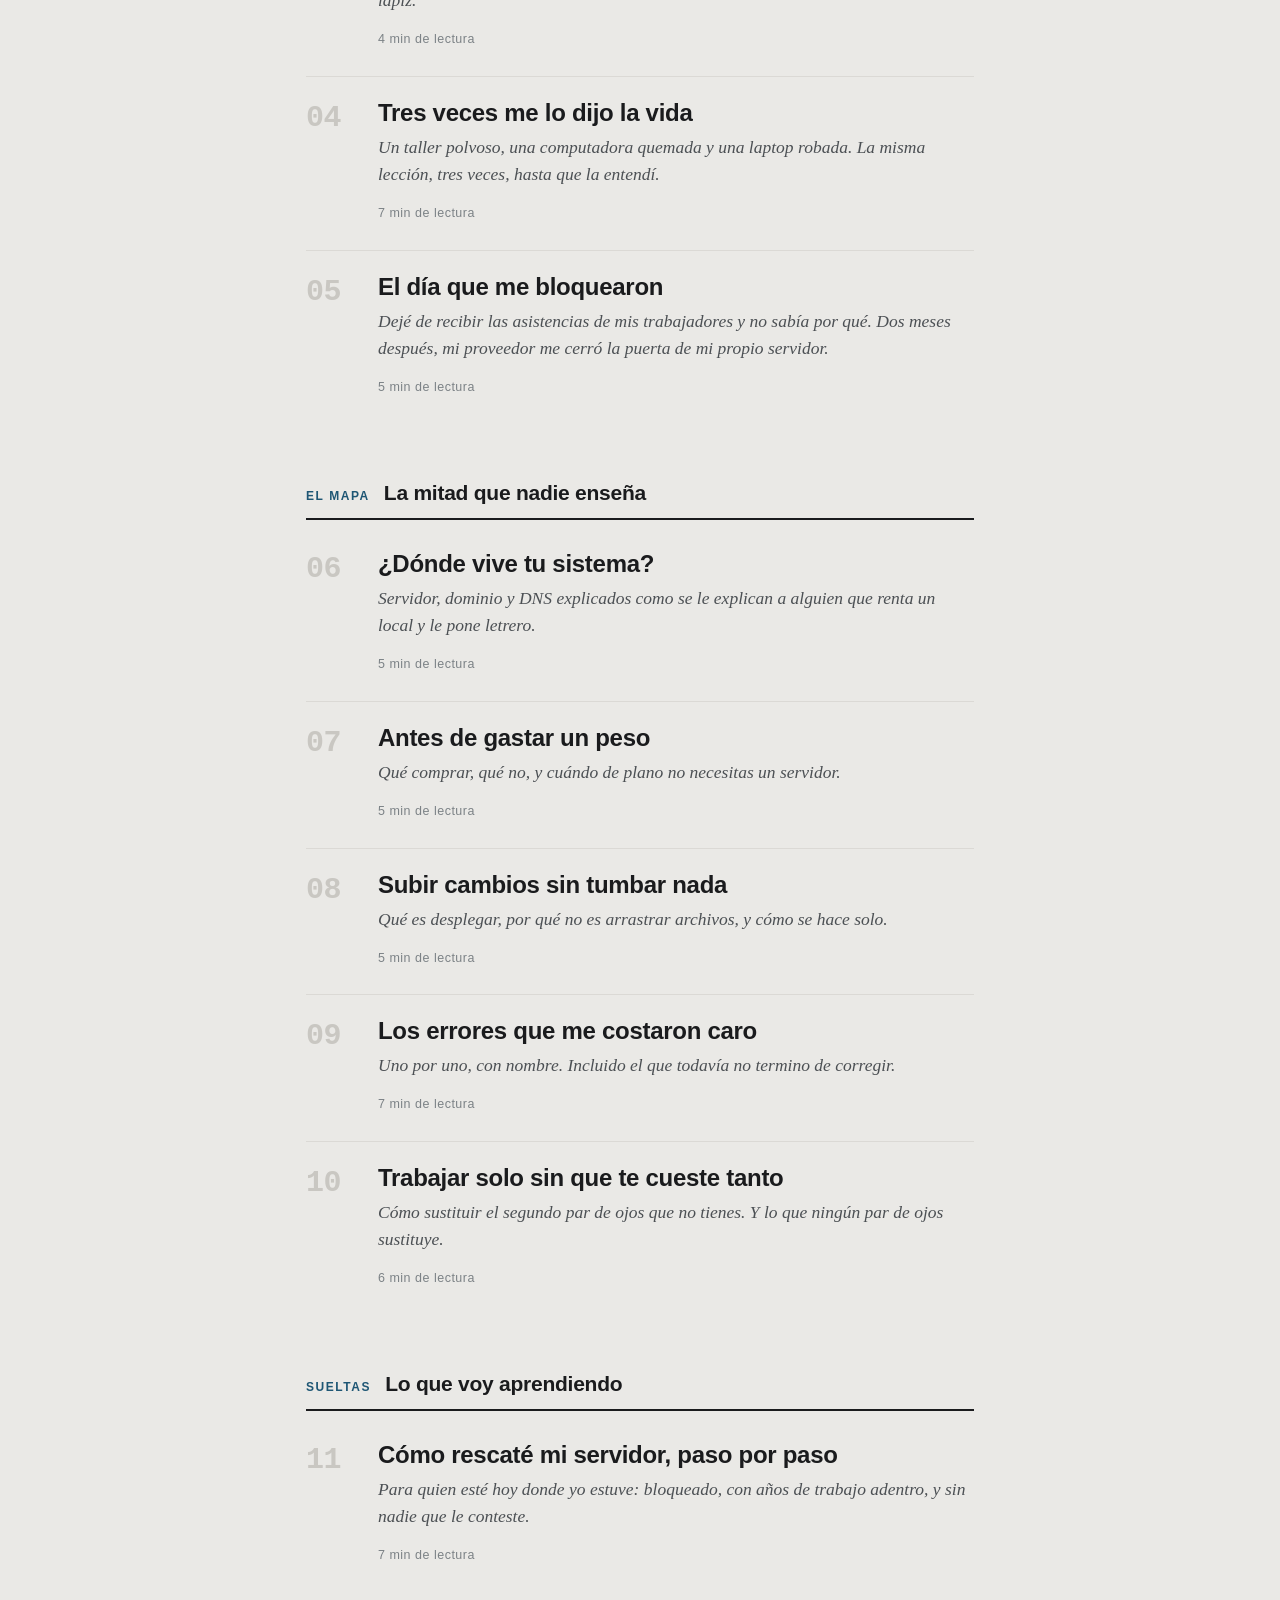
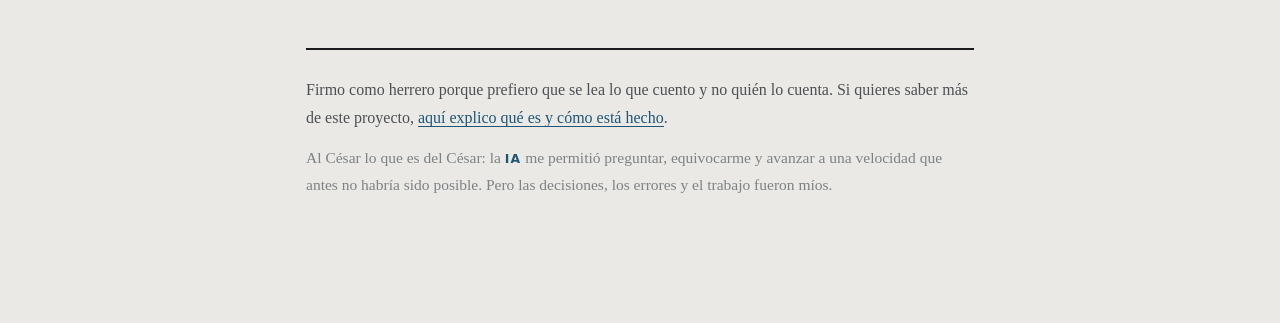
==== commit c780bc9f: "Claude: casi cuarenta años de oficio, no treinta y cinco" ====
--- a/index.html
+++ b/index.html
@@ -4,13 +4,13 @@
 <meta charset="utf-8">
 <meta name="viewport" content="width=device-width,initial-scale=1">
 <title>Desde el taller</title>
-<meta name="description" content="Un herrero que convirtió treinta y cinco años de taller en dibujos, sistemas y un servidor propio. Servidores, dominios, despliegues, respaldos, seguridad y errores explicados sin tecnicismos para quien empieza tarde y trabaja solo.">
+<meta name="description" content="Un herrero que convirtió casi cuarenta años de taller en dibujos, sistemas y un servidor propio. Servidores, dominios, despliegues, respaldos, seguridad y errores explicados sin tecnicismos para quien empieza tarde y trabaja solo.">
 <meta name="author" content="Desde el taller">
 <meta property="og:type" content="website">
 <meta property="og:site_name" content="Desde el taller">
 <meta property="og:locale" content="es_MX">
 <meta property="og:title" content="Desde el taller">
-<meta property="og:description" content="Un herrero que convirtió treinta y cinco años de taller en dibujos, sistemas y un servidor propio. Servidores, dominios, despliegues, respaldos, seguridad y errores explicados sin tecnicismos para quien empieza tarde y trabaja solo.">
+<meta property="og:description" content="Un herrero que convirtió casi cuarenta años de taller en dibujos, sistemas y un servidor propio. Servidores, dominios, despliegues, respaldos, seguridad y errores explicados sin tecnicismos para quien empieza tarde y trabaja solo.">
 <meta name="twitter:card" content="summary_large_image">
 <link rel="canonical" href="https://desdeeltaller.github.io/">
 <meta property="og:url" content="https://desdeeltaller.github.io/">
@@ -31,7 +31,7 @@
   </div>
 
   <header class="presentacion">
-    <h1>Soy herrero.<br>Treinta y cinco años resolviendo problemas de taller se volvieron dibujos, sistemas y un servidor.</h1>
+    <h1>Soy herrero.<br>Casi cuarenta años resolviendo problemas de taller se volvieron dibujos, sistemas y un servidor.</h1>
     <p class="quien">
       Interpreto lo que quiere un cliente o un arquitecto, lo dibujo antes de
       cortar, lo fabrico y lo cobro. Sin título universitario y sin formación
